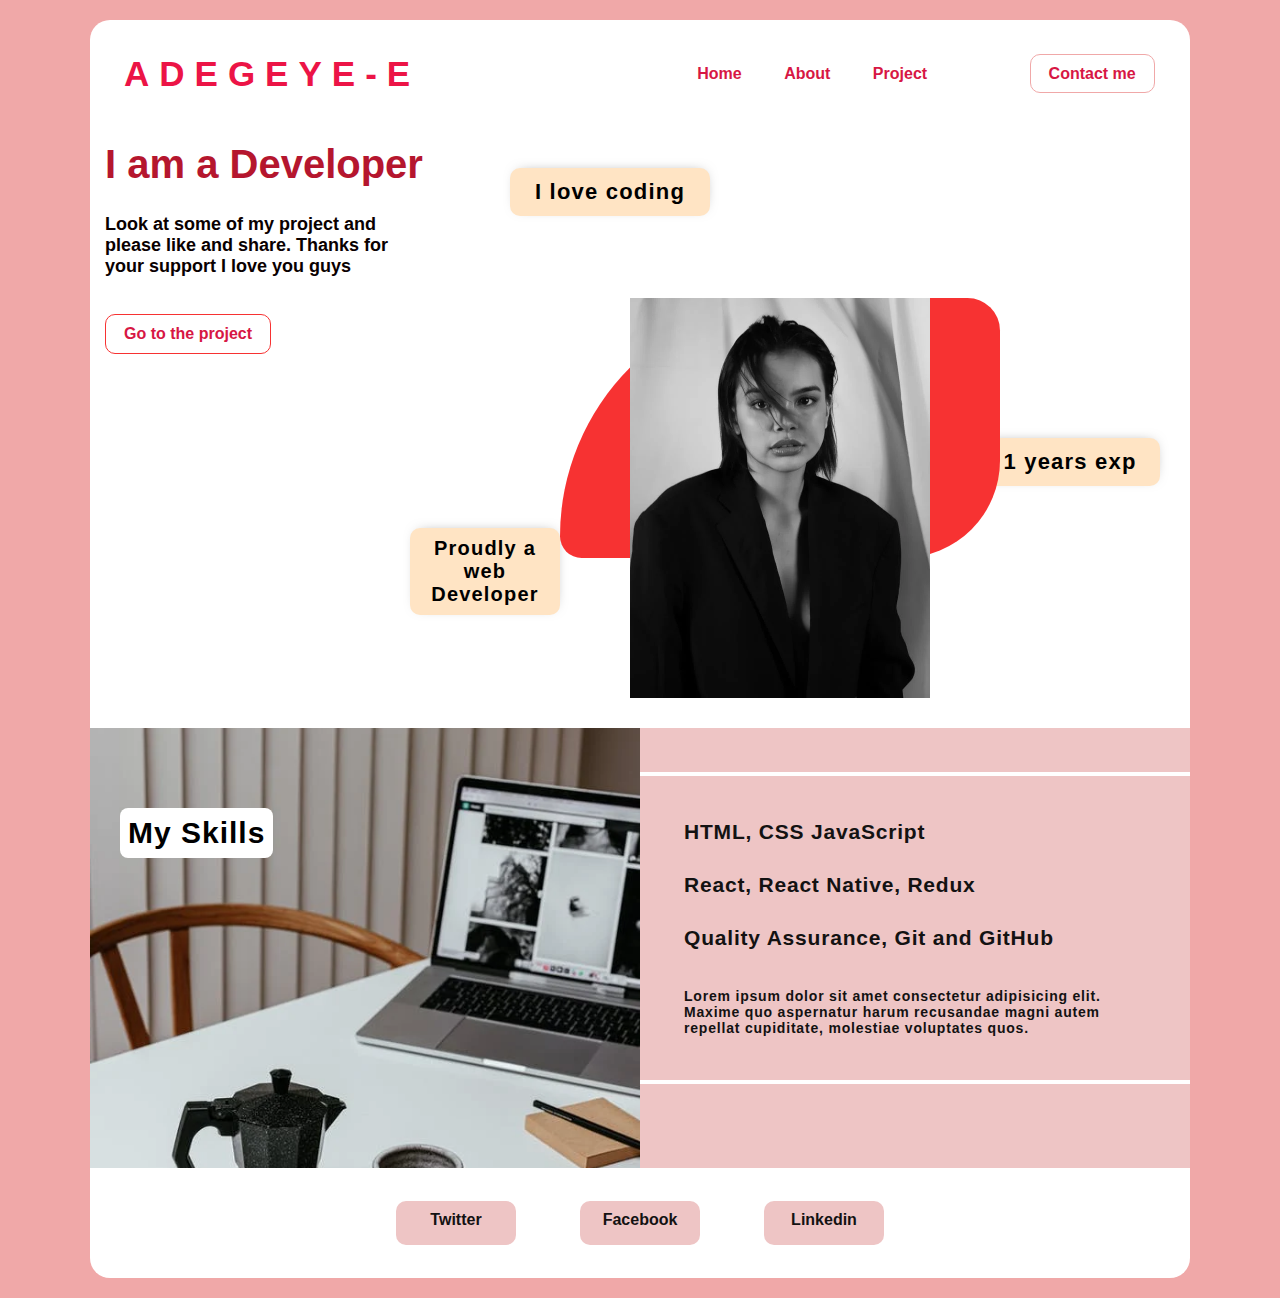
==== index.html @ 9395b07e "This page is all about my portfolio" ====
<!DOCTYPE html>
<html lang="en">
<head>
    <meta charset="UTF-8">
    <meta http-equiv="X-UA-Compatible" content="IE=edge">
    <meta name="viewport" content="width=device-width, initial-scale=1.0">
    <link rel="stylesheet" href="/styles.css">
    <title>My Project</title>
</head>
<body>

<div class="container">
    <!-- NAVBAR -->

    <nav class="navbar">

        <h1>ADEGEYE-E</h1>


        <ul>
    <li><a href="#">Home</a></li>
    <li><a href="/about.html">About</a></li>
    <li><a href="#">Project</a></li>


    <div class="contact_me">
        <a href="#">Contact me</a>
    </div>
    
        </ul>
    </nav>

    <!-- Main -->

    <main>
        <div class="main_left">

            <h2> I am a Developer</h2>

            <p>Look at some of my project and please like and share. Thanks for your support I love you guys</p>
            <a href="#">Go to the project</a>
        </div>

        <div class="main_right">
            <div class="coding">I love coding</div>
            <div class="coding two">1 years exp</div>
            <div class="coding three">Proudly a web Developer</div>
            <div class="box">
                <img src="/image/girl.webp" alt="Beautiful Home">
            </div>
        </div>
    </main>
<section class="skills">
    <div class="skills_left">
        <img src="/image/pexels-photo-7657404.webp" alt="The woman of my life">
        <h2>My Skills</h2>
    </div>
    <div class="skills_right">
        <div class="skill">
           <h2> HTML, CSS JavaScript</h2> 
           <h2>React, React Native, Redux </h2> 
           <h2> Quality Assurance, Git and GitHub</h2> 
           <p>Lorem ipsum dolor sit amet consectetur adipisicing elit. Maxime quo aspernatur harum recusandae magni autem repellat cupiditate, molestiae voluptates quos.</p>
           
        </div>
    </div>
</section>
<section class="links">
    <a href="#">Twitter</a>
    <a href="#">Facebook</a>
    <a href="#">Linkedin</a>
</section>
</div>


    <script src="/app.js"></script>
</body>
</html>
---- styles.css ----
* {
    margin: 0;
    padding: 0;
    box-sizing: border-box;
}



body{
    background-color: rgb(240, 168, 168);
    font-family: Arial, Helvetica, sans-serif;
}

.container{
    max-width: 1100px;
    margin: 20px auto;
}

.navbar{
    display: flex;
    padding: 14px;
    justify-content: space-between;
    align-items: center;
    height: 12vh;
    background-color: white;
    border-top-left-radius: 20px;
    border-top-right-radius: 20px;

}

.navbar h1{
    color: rgb(236, 20, 70);
    font-size: 35px;
    letter-spacing: 10px;
    margin-left: 20px;

}

ul{
    display: flex;
    justify-content: space-around;
    width: 500px;
    align-items: center;
}

li{
    list-style: none;
    display: flex;
    justify-content: space-between;
    align-items: center;
    height: 50px;
}


a{
    text-decoration: none;
    color:  rgb(215, 23, 68);
    font-weight: bold;
    padding: 10px 18px;
}

.navbar a:hover{
    background-color: rgb(215, 23, 68);
    color: white;
    padding: 10px 18px;
    border-radius: 10px;
}

.navbar ul li a:active{
    background-color: black;
}


.contact_me{
    padding: 10px 18px;
    margin-left: 60px;

}

.contact_me > a{
    border: 1px solid rgb(240, 168, 168);
    border-radius: 10px;
}


.contact_me > a:hover{
    background-color: rgb(236, 20, 70)
    ;
    border-radius: 18px;
}


.contact_me a:active{
    background-color: pink;
}

main{
    display: flex;
    width: 100%;
    background-color: white;
    height: 600px;
}
.main_left{
    display: flex;
    flex-direction: column;
    align-items: flex-start;
    justify-content: space-around;
    height: 240px;
    width: 340px;
    border-radius: 30px;
    padding-left: 15px;

}

.main_left > h2{
    font-size: 40px;
    font-weight: bold;
    color: rgb(181, 22, 46);
}

.main_left > p{
    font-size: 18px;
    font-weight: bold;
    color: hsl(0, 100%, 2%);
    margin-bottom: 10px;
}

.main_left > a {
   border: 1.8px solid rgb(247, 50, 50);
   border-radius: 10px;
   font-size: 16px;
   
}

.main_left > a:hover{
    background-color:  rgb(181, 22, 46);
    color: white;
}

.main_left a:active{
    background-color: pink;
}

.main_right{
    display: grid;
    place-items: center;
    position: relative;
    width: 680px;
}

.coding{
    position: absolute;
    background-color: bisque;
    height: 48px;
    width: 200px;
    top: 40px;
    left: 80px;
    font-size: 22px;
    font-weight: bold;
    letter-spacing: 1.2px;
    display: grid;
    place-items: center;
    border-radius: 10px;
    box-shadow: 1px -2px 14px -8px rgb(0, 0, 0, 0.52);
}


.coding.two{
    position: absolute;
    height: 48px;
    width: 180px;
    top: 310px;
    left: 550px;
}


.coding.three{
    position: absolute;
    top: 400px;
    left: -20px;
    height: 87px;
    width: 150px;
    text-align: center;
    font-size: 20px;
}

.box{
    background-color: rgb(247, 50, 50);
    border-top-left-radius: 440px;
    border-top-right-radius: 60px;
    border-bottom-left-radius: 40px;
    border-bottom-right-radius: 180px;
    width: 440px;
    height: 260px;
    position: relative;
    margin-left: 20px;
}


.box > img{
    width: 100%;
    height: 400px;
    object-fit: contain;
    position: absolute;

}

/* section */

.skills{
    display: flex;
    width: 100%;
    height: 440px;
}

.skills_left{
    position: relative;
    width: 50%;
}

.skills_left img{
    height: 100%;
    width: 100%;
    object-fit: cover;

}


.skills_left h2{
    position: absolute;
    width: max-content;
    color: black;
    background-color: white;
    border-radius: 8px;
    margin-left: 10px;
    padding: 8px;
    letter-spacing: 1px;
    top: 80px;
    left: 20px;
    font-size: 30px;
    font-weight: bold;

}


.skill{
    display: grid;
    gap: 1.8rem;
    padding: 44px;
    margin: 44px auto;
    border-top: 4px solid white;
    border-bottom: 4px solid white;
    font-size: 14px;
    letter-spacing: 0.8px;
}

.skills_right{
    width: 50%;
    background-color: #eec5c5;
    color: rgb(19, 18, 18);
}

.skill p{
    font-weight: bold;
    margin-top: 10px;
    color: rgb(19, 18, 18);
}

.links{
    display: flex;
    justify-content: center;
    align-items: center;
    gap: 4rem;
    height: 110px;
    background-color: white;
    border-bottom-left-radius: 20px;
    border-bottom-right-radius: 20px;
}

.links > a{
    background-color: #eec5c5;
    height: 44px;
    width: 120px;
    border-radius: 10px;
    text-align: center;
    color: rgb(19, 18, 18);
}

.links > a:hover{
    opacity: 0.8;
}

@media screen and (max-width:640px) {
    .main_right{
        display: none;
    }
    .main_left > h2{
        font-size: 40px;
        font-weight: bold;
        color: rgb(247, 50, 50);
    }

    .contact_me{
        padding: 1px;
        margin-left: 1px;
    }
    .skill {
        font-size: 12px;
    }
    .skill p{
        font-size: 10px;
    }
}
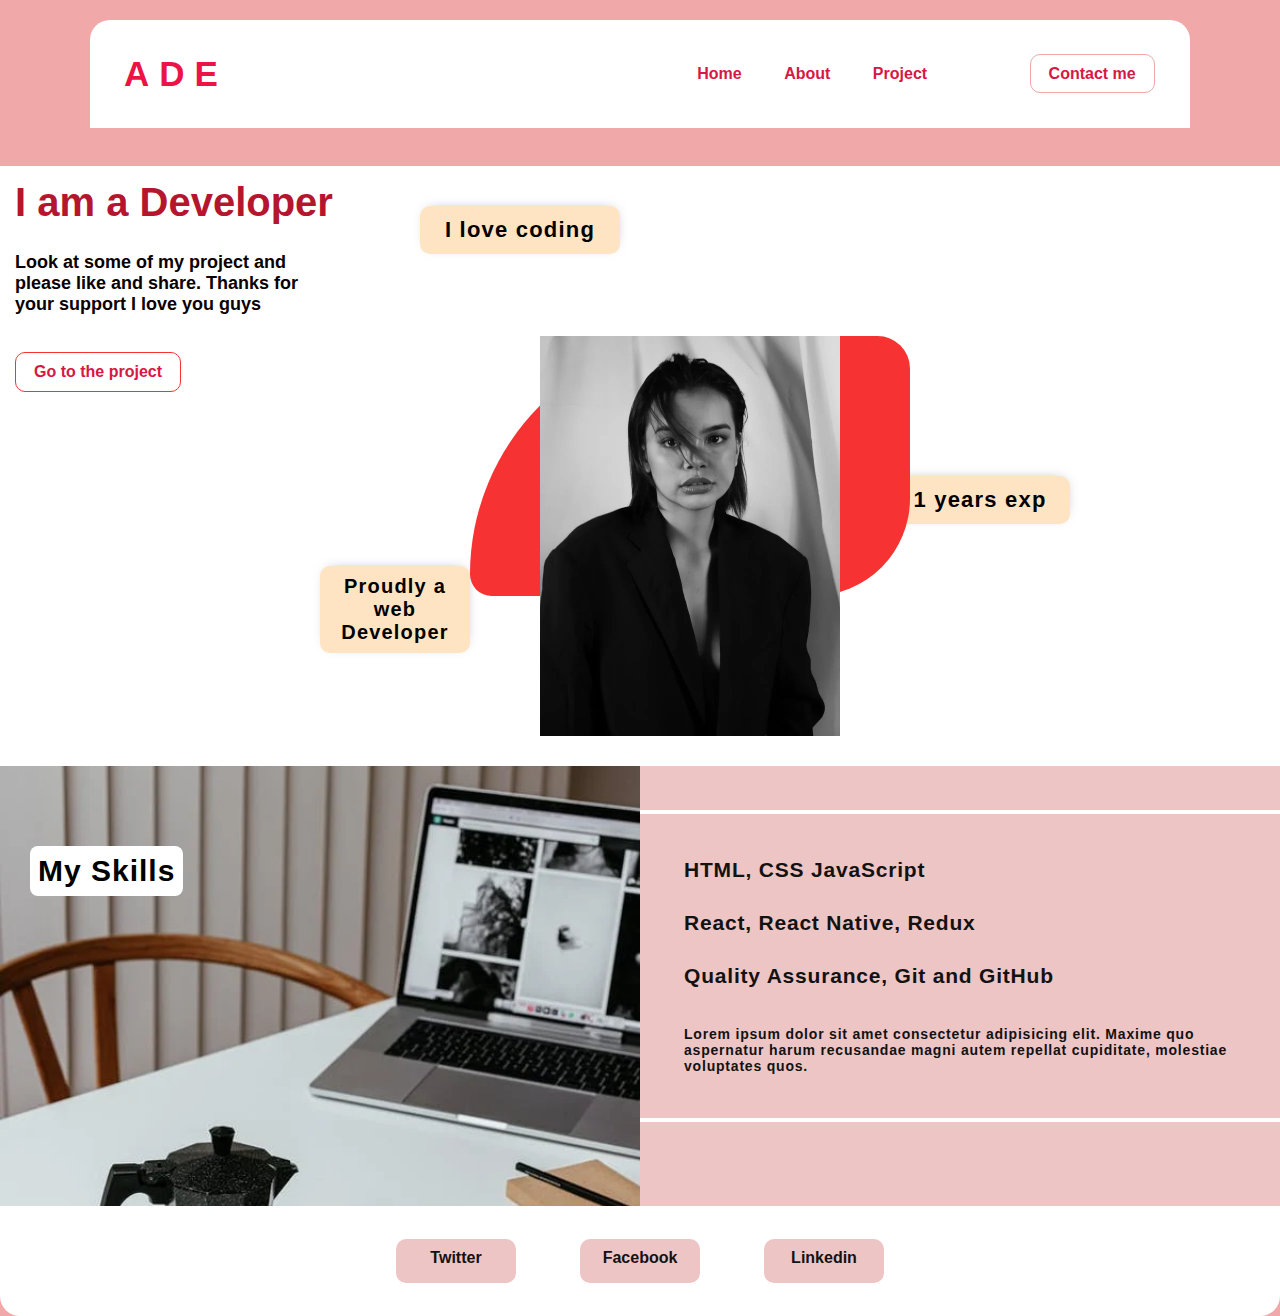
==== commit 0b4f1a55: "Add comit" ====
--- a/index.html
+++ b/index.html
@@ -6,6 +6,8 @@
     <meta http-equiv="X-UA-Compatible" content="IE=edge">
     <meta name="viewport" content="width=device-width, initial-scale=1.0">
     <link rel="stylesheet" href="/styles.css">
+    <link rel="stylesheet" href="https://cdnjs.cloudflare.com/ajax/libs/font-awesome/4.7.0/css/font-awesome.min.css">
+    <link rel="stylesheet" href="/hambuger.css">
     <title>My Project</title>
 </head>
 <body>
@@ -15,10 +17,8 @@
 
     <nav class="navbar">
 
-        <h1>ADEGEYE-E</h1>
-
-
-        <ul>
+        <h1>ADE</h1>
+        <ul class="hamburger">
     <li><a href="#">Home</a></li>
     <li><a href="/about.html">About</a></li>
     <li><a href="#">Project</a></li>
@@ -30,6 +30,12 @@
     
         </ul>
     </nav>
+</div>
+<!-- "Hamburger menu" / "Bar icon" to toggle the navigation links -->
+<a href="javascript:void(0);" class="icon" onclick="myFunction()">
+  <!-- <i class="fa fa-bars"></i> -->
+</a>
+</div>
 
     <!-- Main -->
 
